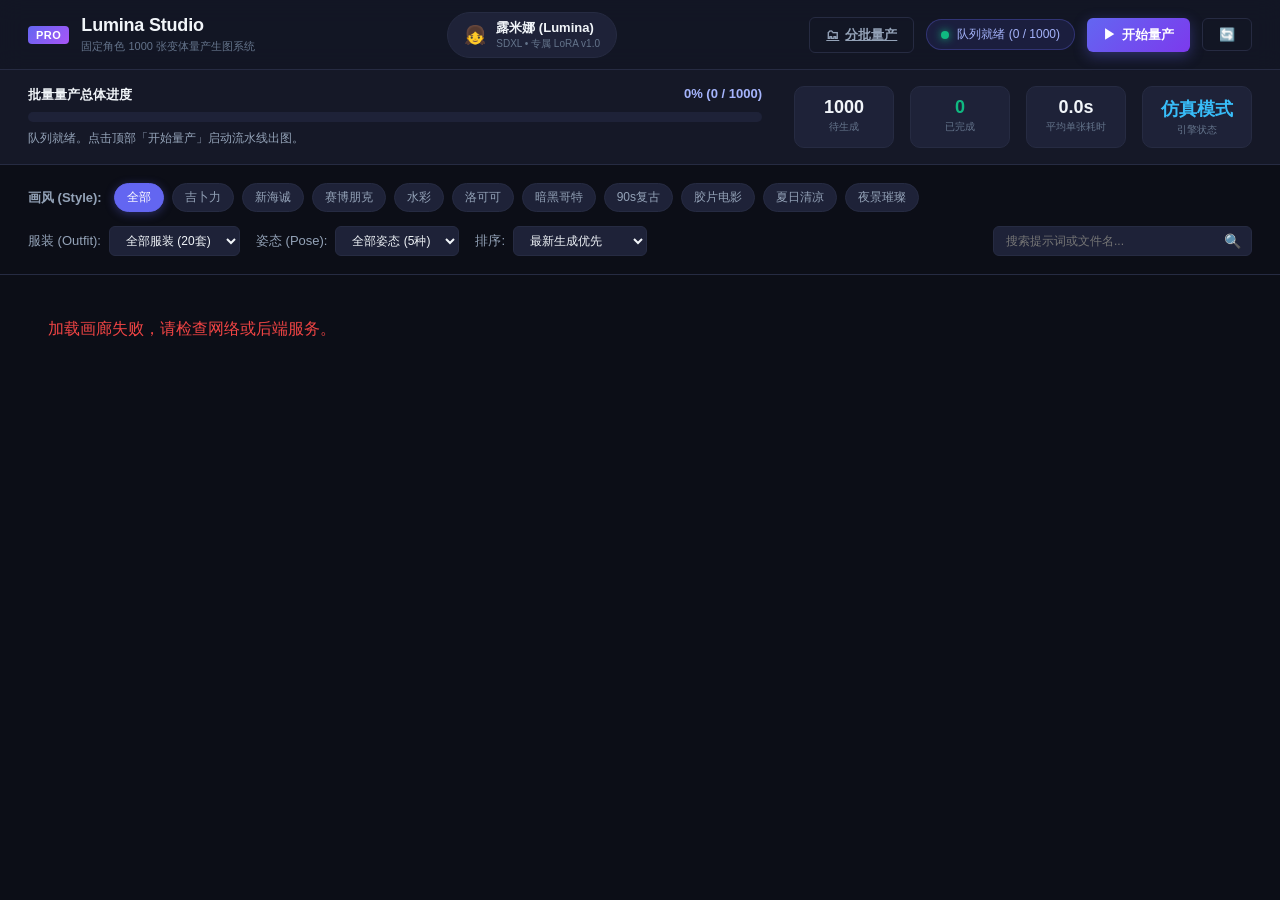
==== webapp/comfyui-web-app/static/index.html @ f40c171a "init: 本地动漫角色 1000 张量产系统 (ComfyUI Web App) 项目构成: - webapp/comfyui-web-app: FastAPI 后端 + 原生 SPA 前端 (量产" ====
<!DOCTYPE html>
<html lang="zh-CN">
<head>
    <meta charset="UTF-8">
    <meta name="viewport" content="width=device-width, initial-scale=1.0">
    <title>Lumina Studio • 本地动漫角色1000张量产与画廊系统</title>
    <link rel="stylesheet" href="css/style.css">
    <link rel="icon" href="data:image/svg+xml,<svg xmlns=%22http://www.w3.org/2000/svg%22 viewBox=%220 0 100 100%22><text y=%22.9em%22 font-size=%2290%22>✨</text></svg>">
</head>
<body>
    <!-- Top Navigation Bar -->
    <header class="navbar">
        <div class="nav-brand">
            <div class="brand-badge">PRO</div>
            <div class="brand-title">
                <h1>Lumina Studio</h1>
                <span>固定角色 1000 张变体量产生图系统</span>
            </div>
        </div>

        <div class="nav-center">
            <!-- Active Character Pill -->
            <div class="character-pill" id="charPill">
                <span class="avatar">👧</span>
                <div class="pill-info">
                    <strong id="charName">露米娜 (Lumina)</strong>
                    <small id="charModel">SDXL • 专属 LoRA v1.0</small>
                </div>
            </div>
        </div>

        <div class="nav-actions">
            <a class="btn btn-ghost" href="/batch.html" title="分批量产控制台">
                <span class="icon">🗂</span> 分批量产
            </a>
            <div class="status-capsule" id="statusCapsule">
                <span class="pulse-dot"></span>
                <span id="capsuleText">队列就绪 (0 / 1000)</span>
            </div>
            <button class="btn btn-primary" id="btnStartBatch">
                <span class="icon">▶</span> 开始量产
            </button>
            <button class="btn btn-secondary" id="btnPauseBatch" style="display:none;">
                <span class="icon">⏸</span> 暂停
            </button>
            <button class="btn btn-ghost" id="btnRefresh" title="刷新画廊">
                <span class="icon">🔄</span>
            </button>
        </div>
    </header>

    <!-- Production Dashboard Banner -->
    <section class="dashboard-banner" id="dashBanner">
        <div class="banner-inner">
            <div class="progress-col">
                <div class="progress-meta">
                    <span class="progress-label">批量量产总体进度</span>
                    <span class="progress-stat" id="progressStat">0% (0 / 1000)</span>
                </div>
                <div class="progress-track">
                    <div class="progress-fill" id="progressFill" style="width: 0%;"></div>
                </div>
                <div class="progress-steps-live" id="liveStepText">
                    <span class="idle-text">队列就绪。点击顶部「开始量产」启动流水线出图。</span>
                </div>
            </div>

            <div class="stats-col">
                <div class="stat-card">
                    <span class="stat-num" id="statPending">1000</span>
                    <span class="stat-title">待生成</span>
                </div>
                <div class="stat-card">
                    <span class="stat-num success" id="statSuccess">0</span>
                    <span class="stat-title">已完成</span>
                </div>
                <div class="stat-card">
                    <span class="stat-num" id="statAvgTime">0.0s</span>
                    <span class="stat-title">平均单张耗时</span>
                </div>
                <div class="stat-card">
                    <span class="stat-num info" id="statEngine">仿真模式</span>
                    <span class="stat-title">引擎状态</span>
                </div>
            </div>
        </div>
    </section>

    <!-- Filter & Toolbar -->
    <div class="filter-toolbar">
        <div class="filter-group">
            <span class="filter-title">画风 (Style):</span>
            <div class="filter-tags" id="styleTags">
                <button class="tag-btn active" data-style="">全部</button>
                <!-- Generated dynamically -->
            </div>
        </div>

        <div class="filter-secondary">
            <div class="select-wrapper">
                <label>服装 (Outfit):</label>
                <select id="selectOutfit">
                    <option value="">全部服装 (20套)</option>
                </select>
            </div>

            <div class="select-wrapper">
                <label>姿态 (Pose):</label>
                <select id="selectPose">
                    <option value="">全部姿态 (5种)</option>
                </select>
            </div>

            <div class="select-wrapper">
                <label>排序:</label>
                <select id="selectSort">
                    <option value="newest">最新生成优先</option>
                    <option value="oldest">最早生成优先</option>
                    <option value="rating">评分最高优先</option>
                    <option value="seed">种子序号 (Seed)</option>
                </select>
            </div>

            <div class="search-box">
                <input type="text" id="inputSearch" placeholder="搜索提示词或文件名...">
                <button id="btnSearch">🔍</button>
            </div>
        </div>
    </div>

    <!-- Gallery Grid -->
    <main class="gallery-container">
        <div class="gallery-waterfall" id="galleryGrid">
            <!-- Image Cards Injected Here -->
        </div>

        <div class="empty-state" id="emptyState" style="display:none;">
            <div class="empty-icon">🎨</div>
            <h3>暂无符合条件的图片</h3>
            <p>点击顶部「开始量产」启动出图，或调整上方的筛选标签。</p>
        </div>

        <div class="pagination-bar" id="paginationBar" style="display:none;">
            <button class="btn btn-secondary" id="btnPrevPage">上一页</button>
            <span id="pageInfo">第 1 页 / 共 1 页</span>
            <button class="btn btn-secondary" id="btnNextPage">下一页</button>
        </div>
    </main>

    <!-- Image Detail Modal (Lightbox) -->
    <div class="modal-overlay" id="imageModal" style="display:none;">
        <div class="modal-container">
            <button class="modal-close" id="btnModalClose">&times;</button>
            
            <div class="modal-preview">
                <img id="modalImg" src="" alt="Detail Preview">
            </div>

            <div class="modal-sidebar">
                <div class="modal-header">
                    <h3 id="modalTitle">Image Title</h3>
                    <div class="modal-tags" id="modalTags"></div>
                </div>

                <div class="modal-section">
                    <label>正面提示词 (Prompt):</label>
                    <div class="prompt-box" id="modalPrompt"></div>
                    <button class="btn btn-copy" id="btnCopyPrompt">📋 复制完整 Prompt</button>
                </div>

                <div class="modal-section">
                    <label>生成参数与元数据:</label>
                    <div class="meta-grid">
                        <div class="meta-item"><span>工作流模板:</span> <strong id="modalTemplate">-</strong></div>
                        <div class="meta-item"><span>底模 (Checkpoint):</span> <strong id="modalCheckpoint">-</strong></div>
                        <div class="meta-item"><span>角色 LoRA:</span> <strong id="modalLora">-</strong></div>
                        <div class="meta-item"><span>Seed:</span> <strong id="modalSeed">-</strong></div>
                        <div class="meta-item"><span>尺寸:</span> <strong id="modalResolution">-</strong></div>
                        <div class="meta-item"><span>采样步数:</span> <strong id="modalSteps">-</strong></div>
                        <div class="meta-item"><span>采样器:</span> <strong id="modalSampler">-</strong></div>
                        <div class="meta-item"><span>CFG:</span> <strong id="modalCfg">-</strong></div>
                        <div class="meta-item"><span>生成引擎:</span> <strong id="modalEngine">-</strong></div>
                        <div class="meta-item"><span>生成时间:</span> <strong id="modalTime">-</strong></div>
                        <div class="meta-item"><span>文件大小:</span> <strong id="modalSize">-</strong></div>
                    </div>
                </div>

                <div class="modal-actions">
                    <a id="btnDownloadOriginal" class="btn btn-primary" href="#" target="_blank" download>
                        ⬇️ 下载高清原图
                    </a>
                </div>
            </div>
        </div>
    </div>

    <!-- Notification Toast -->
    <div class="toast" id="toastNotice"></div>

    <script src="js/app.js"></script>
</body>
</html>
---- webapp/comfyui-web-app/static/css/style.css ----
:root {
    --bg-main: #0c0e17;
    --bg-card: #151827;
    --bg-card-hover: #1c2035;
    --bg-surface: #1e2238;
    --text-primary: #f1f5f9;
    --text-secondary: #94a3b8;
    --text-muted: #64748b;
    --accent: #6366f1;
    --accent-glow: rgba(99, 102, 241, 0.35);
    --accent-hover: #4f46e5;
    --success: #10b981;
    --warning: #f59e0b;
    --danger: #ef4444;
    --border: #262b42;
    --radius-sm: 6px;
    --radius-md: 10px;
    --radius-lg: 16px;
    --transition: all 0.2s cubic-bezier(0.4, 0, 0.2, 1);
}

* {
    margin: 0;
    padding: 0;
    box-sizing: border-box;
    font-family: -apple-system, BlinkMacSystemFont, "Segoe UI", Roboto, "PingFang SC", "Hiragino Sans GB", "Microsoft YaHei", sans-serif;
}

body {
    background-color: var(--bg-main);
    color: var(--text-primary);
    min-height: 100vh;
    display: flex;
    flex-direction: column;
}

/* Navbar */
.navbar {
    height: 70px;
    background: rgba(21, 24, 39, 0.85);
    backdrop-filter: blur(12px);
    border-bottom: 1px solid var(--border);
    display: flex;
    align-items: center;
    justify-content: space-between;
    padding: 0 28px;
    position: sticky;
    top: 0;
    z-index: 50;
}

.nav-brand {
    display: flex;
    align-items: center;
    gap: 12px;
}

.brand-badge {
    background: linear-gradient(135deg, #6366f1, #a855f7);
    color: #fff;
    font-size: 11px;
    font-weight: 800;
    padding: 3px 8px;
    border-radius: 4px;
    letter-spacing: 0.5px;
}

.brand-title h1 {
    font-size: 18px;
    font-weight: 700;
    letter-spacing: -0.2px;
}

.brand-title span {
    font-size: 11px;
    color: var(--text-muted);
}

.character-pill {
    display: flex;
    align-items: center;
    gap: 10px;
    background: var(--bg-surface);
    border: 1px solid var(--border);
    padding: 6px 16px;
    border-radius: 30px;
}

.character-pill .avatar {
    font-size: 18px;
}

.character-pill .pill-info {
    display: flex;
    flex-direction: column;
}

.character-pill strong {
    font-size: 13px;
    color: var(--text-primary);
}

.character-pill small {
    font-size: 10px;
    color: var(--text-muted);
}

.nav-actions {
    display: flex;
    align-items: center;
    gap: 12px;
}

.status-capsule {
    display: flex;
    align-items: center;
    gap: 8px;
    background: rgba(99, 102, 241, 0.12);
    border: 1px solid rgba(99, 102, 241, 0.3);
    padding: 6px 14px;
    border-radius: 20px;
    font-size: 12px;
    color: #a5b4fc;
}

.pulse-dot {
    width: 8px;
    height: 8px;
    background-color: var(--success);
    border-radius: 50%;
    box-shadow: 0 0 8px var(--success);
    animation: pulse 1.8s infinite;
}

@keyframes pulse {
    0% { transform: scale(0.9); opacity: 0.7; }
    50% { transform: scale(1.3); opacity: 1; }
    100% { transform: scale(0.9); opacity: 0.7; }
}

/* Buttons */
.btn {
    display: inline-flex;
    align-items: center;
    justify-content: center;
    gap: 6px;
    padding: 8px 16px;
    border-radius: var(--radius-sm);
    font-size: 13px;
    font-weight: 600;
    cursor: pointer;
    border: none;
    transition: var(--transition);
}

.btn-primary {
    background: linear-gradient(135deg, var(--accent), #7c3aed);
    color: #fff;
    box-shadow: 0 4px 14px var(--accent-glow);
}

.btn-primary:hover {
    transform: translateY(-1px);
    box-shadow: 0 6px 20px var(--accent-glow);
}

.btn-secondary {
    background: var(--bg-surface);
    color: var(--text-primary);
    border: 1px solid var(--border);
}

.btn-secondary:hover {
    background: var(--bg-card-hover);
    border-color: #3b4260;
}

.btn-ghost {
    background: transparent;
    color: var(--text-secondary);
    border: 1px solid var(--border);
}

.btn-ghost:hover {
    color: #fff;
    border-color: #4b5563;
}

/* Dashboard Banner */
.dashboard-banner {
    background: var(--bg-card);
    border-bottom: 1px solid var(--border);
    padding: 16px 28px;
}

.banner-inner {
    display: flex;
    align-items: center;
    justify-content: space-between;
    gap: 32px;
}

.progress-col {
    flex: 1;
}

.progress-meta {
    display: flex;
    justify-content: space-between;
    margin-bottom: 8px;
    font-size: 13px;
    font-weight: 600;
}

.progress-stat {
    color: #a5b4fc;
}

.progress-track {
    height: 10px;
    background: var(--bg-surface);
    border-radius: 6px;
    overflow: hidden;
    position: relative;
}

.progress-fill {
    height: 100%;
    background: linear-gradient(90deg, #6366f1, #a855f7, #ec4899);
    border-radius: 6px;
    transition: width 0.3s ease;
}

.progress-steps-live {
    margin-top: 8px;
    font-size: 12px;
    color: var(--text-secondary);
    min-height: 18px;
}

.progress-steps-live .live-badge {
    color: #38bdf8;
    font-weight: 600;
    margin-right: 6px;
}

.stats-col {
    display: flex;
    gap: 16px;
}

.stat-card {
    background: var(--bg-surface);
    border: 1px solid var(--border);
    padding: 10px 18px;
    border-radius: var(--radius-md);
    display: flex;
    flex-direction: column;
    align-items: center;
    min-width: 100px;
}

.stat-num {
    font-size: 18px;
    font-weight: 800;
    color: var(--text-primary);
}

.stat-num.success { color: var(--success); }
.stat-num.info { color: #38bdf8; }

.stat-title {
    font-size: 10px;
    color: var(--text-muted);
    margin-top: 2px;
}

/* Filter Toolbar */
.filter-toolbar {
    padding: 18px 28px;
    background: var(--bg-main);
    border-bottom: 1px solid var(--border);
    display: flex;
    flex-direction: column;
    gap: 14px;
}

.filter-group {
    display: flex;
    align-items: center;
    gap: 12px;
}

.filter-title {
    font-size: 13px;
    font-weight: 600;
    color: var(--text-secondary);
    white-space: nowrap;
}

.filter-tags {
    display: flex;
    flex-wrap: wrap;
    gap: 8px;
}

.tag-btn {
    background: var(--bg-surface);
    border: 1px solid var(--border);
    color: var(--text-secondary);
    padding: 5px 12px;
    border-radius: 20px;
    font-size: 12px;
    cursor: pointer;
    transition: var(--transition);
}

.tag-btn:hover {
    color: var(--text-primary);
    border-color: #4b5563;
}

.tag-btn.active {
    background: var(--accent);
    color: #fff;
    border-color: var(--accent);
    box-shadow: 0 2px 10px var(--accent-glow);
}

.filter-secondary {
    display: flex;
    align-items: center;
    flex-wrap: wrap;
    gap: 16px;
}

.select-wrapper {
    display: flex;
    align-items: center;
    gap: 8px;
    font-size: 13px;
    color: var(--text-secondary);
}

.select-wrapper select {
    background: var(--bg-surface);
    border: 1px solid var(--border);
    color: var(--text-primary);
    padding: 6px 12px;
    border-radius: var(--radius-sm);
    font-size: 12px;
    outline: none;
    cursor: pointer;
}

.select-wrapper select:focus {
    border-color: var(--accent);
}

.search-box {
    display: flex;
    align-items: center;
    margin-left: auto;
    background: var(--bg-surface);
    border: 1px solid var(--border);
    border-radius: var(--radius-sm);
    overflow: hidden;
}

.search-box input {
    background: transparent;
    border: none;
    color: var(--text-primary);
    padding: 7px 12px;
    font-size: 12px;
    outline: none;
    width: 220px;
}

.search-box button {
    background: transparent;
    border: none;
    padding: 0 10px;
    cursor: pointer;
    font-size: 14px;
}

/* Gallery Container */
.gallery-container {
    flex: 1;
    padding: 24px 28px;
    max-width: 1920px;
    margin: 0 auto;
    width: 100%;
}

.gallery-waterfall {
    column-count: 4;
    column-gap: 20px;
}

@media (max-width: 1400px) { .gallery-waterfall { column-count: 3; } }
@media (max-width: 1000px) { .gallery-waterfall { column-count: 2; } }
@media (max-width: 650px)  { .gallery-waterfall { column-count: 1; } }

/* Card */
.image-card {
    break-inside: avoid;
    background: var(--bg-card);
    border: 1px solid var(--border);
    border-radius: var(--radius-md);
    overflow: hidden;
    margin-bottom: 20px;
    transition: var(--transition);
    cursor: pointer;
    position: relative;
}

.image-card:hover {
    transform: translateY(-4px);
    border-color: #434c6e;
    box-shadow: 0 12px 24px rgba(0, 0, 0, 0.45);
}

.card-media {
    position: relative;
    width: 100%;
    aspect-ratio: 1/1;
    overflow: hidden;
    background: #111422;
}

.card-media img {
    width: 100%;
    height: 100%;
    object-fit: cover;
    transition: transform 0.3s ease;
}

.image-card:hover .card-media img {
    transform: scale(1.04);
}

.card-badge-top {
    position: absolute;
    top: 10px;
    left: 10px;
    display: flex;
    gap: 6px;
    z-index: 2;
}

.badge {
    background: rgba(15, 23, 42, 0.75);
    backdrop-filter: blur(6px);
    color: #f8fafc;
    font-size: 10px;
    font-weight: 600;
    padding: 3px 8px;
    border-radius: 4px;
    border: 1px solid rgba(255, 255, 255, 0.12);
}

.card-body {
    padding: 12px 14px;
}

.card-prompt {
    font-size: 11px;
    color: var(--text-secondary);
    line-height: 1.45;
    display: -webkit-box;
    -webkit-line-clamp: 2;
    -webkit-box-orient: vertical;
    overflow: hidden;
    margin-bottom: 10px;
}

.card-footer {
    display: flex;
    align-items: center;
    justify-content: space-between;
    font-size: 11px;
    color: var(--text-muted);
}

.card-footer .seed {
    font-family: monospace;
    color: #93c5fd;
}

.card-actions {
    display: flex;
    gap: 6px;
}

.card-btn {
    background: var(--bg-surface);
    border: 1px solid var(--border);
    color: var(--text-secondary);
    padding: 4px 8px;
    border-radius: 4px;
    font-size: 11px;
    cursor: pointer;
    transition: var(--transition);
}

.card-btn:hover {
    color: #fff;
    border-color: #64748b;
}

/* Empty State */
.empty-state {
    text-align: center;
    padding: 80px 20px;
    color: var(--text-secondary);
}

.empty-icon {
    font-size: 48px;
    margin-bottom: 16px;
}

/* Pagination */
.pagination-bar {
    display: flex;
    align-items: center;
    justify-content: center;
    gap: 20px;
    padding: 24px 0;
}

/* Modal Lightbox */
.modal-overlay {
    position: fixed;
    inset: 0;
    background: rgba(0, 0, 0, 0.82);
    backdrop-filter: blur(10px);
    z-index: 100;
    display: flex;
    align-items: center;
    justify-content: center;
    padding: 30px;
}

.modal-container {
    background: var(--bg-card);
    border: 1px solid var(--border);
    border-radius: var(--radius-lg);
    width: 100%;
    max-width: 1200px;
    height: 85vh;
    display: flex;
    overflow: hidden;
    position: relative;
    box-shadow: 0 25px 60px rgba(0, 0, 0, 0.7);
}

.modal-close {
    position: absolute;
    top: 14px;
    right: 18px;
    background: transparent;
    border: none;
    color: var(--text-muted);
    font-size: 28px;
    cursor: pointer;
    z-index: 10;
}

.modal-close:hover {
    color: #fff;
}

.modal-preview {
    flex: 1.2;
    background: #090a10;
    display: flex;
    align-items: center;
    justify-content: center;
    padding: 20px;
    overflow: hidden;
}

.modal-preview img {
    max-width: 100%;
    max-height: 100%;
    object-fit: contain;
    border-radius: var(--radius-md);
}

.modal-sidebar {
    flex: 1;
    border-left: 1px solid var(--border);
    padding: 28px;
    overflow-y: auto;
    display: flex;
    flex-direction: column;
    gap: 20px;
}

.modal-header h3 {
    font-size: 18px;
    font-weight: 700;
    margin-bottom: 8px;
}

.modal-tags {
    display: flex;
    gap: 6px;
    flex-wrap: wrap;
}

.modal-section label {
    display: block;
    font-size: 12px;
    font-weight: 600;
    color: var(--text-muted);
    margin-bottom: 6px;
    text-transform: uppercase;
    letter-spacing: 0.5px;
}

.prompt-box {
    background: var(--bg-surface);
    border: 1px solid var(--border);
    border-radius: var(--radius-sm);
    padding: 12px;
    font-size: 12px;
    line-height: 1.5;
    color: #cbd5e1;
    max-height: 140px;
    overflow-y: auto;
    word-break: break-word;
}

.btn-copy {
    margin-top: 8px;
    background: var(--bg-surface);
    color: #a5b4fc;
    border: 1px solid var(--border);
    padding: 6px 12px;
    font-size: 11px;
}

.btn-copy:hover {
    background: #252a44;
}

.meta-grid {
    display: grid;
    grid-template-columns: 1fr 1fr;
    gap: 10px;
    background: var(--bg-surface);
    border: 1px solid var(--border);
    border-radius: var(--radius-sm);
    padding: 14px;
}

.meta-item {
    font-size: 12px;
    color: var(--text-secondary);
}

.meta-item strong {
    color: var(--text-primary);
}

.modal-actions {
    margin-top: auto;
    padding-top: 16px;
}

.modal-actions .btn {
    width: 100%;
    padding: 12px;
    font-size: 14px;
}

/* Toast */
.toast {
    position: fixed;
    bottom: 24px;
    right: 28px;
    background: var(--accent);
    color: #fff;
    padding: 10px 20px;
    border-radius: var(--radius-sm);
    font-size: 13px;
    font-weight: 600;
    box-shadow: 0 8px 24px rgba(0, 0, 0, 0.4);
    transform: translateY(100px);
    opacity: 0;
    transition: all 0.3s ease;
    z-index: 200;
}

.toast.show {
    transform: translateY(0);
    opacity: 1;
}

/* ===================== Batch Console Page ===================== */
.batch-container {
    width: 100%;
    max-width: 1200px;
    margin: 0 auto;
    padding: 24px 28px 60px;
    display: flex;
    flex-direction: column;
    gap: 20px;
}

.panel {
    background: var(--bg-card);
    border: 1px solid var(--border);
    border-radius: var(--radius-lg);
    padding: 20px 24px;
}

.panel-header {
    display: flex;
    align-items: center;
    justify-content: space-between;
    flex-wrap: wrap;
    gap: 12px;
    margin-bottom: 16px;
}

.panel-header h2 {
    font-size: 15px;
    font-weight: 700;
    display: flex;
    align-items: center;
    gap: 10px;
}

.step-no {
    display: inline-flex;
    align-items: center;
    justify-content: center;
    width: 22px;
    height: 22px;
    border-radius: 50%;
    background: linear-gradient(135deg, #6366f1, #a855f7);
    color: #fff;
    font-size: 12px;
    font-weight: 800;
}

.preview-bar {
    display: flex;
    align-items: center;
    gap: 8px;
    font-size: 13px;
    color: var(--text-secondary);
    background: var(--bg-surface);
    border: 1px solid var(--border);
    padding: 8px 16px;
    border-radius: 30px;
}

.preview-bar strong { color: var(--text-primary); font-size: 14px; }
.preview-bar .c-warn { color: var(--warning); }
.preview-bar .c-ok { color: var(--success); }
.preview-bar .c-err { color: var(--danger); }
.preview-bar .dot { color: var(--text-muted); }

/* Multi-select dropdown */
.filter-selectors {
    display: flex;
    gap: 14px;
    flex-wrap: wrap;
}

.ms-dropdown {
    position: relative;
    min-width: 220px;
}

.ms-toggle {
    width: 100%;
    background: var(--bg-surface);
    border: 1px solid var(--border);
    color: var(--text-primary);
    padding: 10px 14px;
    border-radius: var(--radius-md);
    font-size: 13px;
    cursor: pointer;
    text-align: left;
    transition: var(--transition);
}

.ms-toggle:hover, .ms-dropdown.open .ms-toggle {
    border-color: var(--accent);
    background: rgba(99, 102, 241, 0.08);
}

.ms-toggle { position: relative; padding-right: 34px; }
.ms-toggle::after {
    content: "▾";
    position: absolute;
    right: 12px;
    top: 50%;
    transform: translateY(-50%);
    color: var(--text-muted);
    font-size: 12px;
    transition: transform 0.2s ease, color 0.2s ease;
}
.ms-dropdown.open .ms-toggle::after {
    content: "▾";
    transform: translateY(-50%) rotate(180deg);
    color: var(--accent);
}

.ms-dropdown.selected .ms-toggle {
    border-color: rgba(99, 102, 241, 0.55);
    background: rgba(99, 102, 241, 0.10);
    color: #c7d2fe;
}

.ms-menu {
    display: none; /* hidden by default; .open switches to flex */
    position: absolute;
    top: calc(100% + 6px);
    left: 0;
    width: max-content;
    min-width: 100%;
    max-width: 340px;
    max-height: 320px;
    background: #1a1f33;
    border: 1px solid #323a5c;
    border-radius: var(--radius-md);
    box-shadow: 0 16px 40px rgba(0, 0, 0, 0.55);
    z-index: 120;
    overflow: hidden;
    flex-direction: column;
}

.ms-dropdown.open .ms-menu {
    display: flex;
    animation: msMenuIn 0.15s ease;
}

/* Right-most dropdown opens right-aligned to avoid viewport overflow */
#msPose .ms-menu { left: auto; right: 0; }

@keyframes msMenuIn {
    from { opacity: 0; transform: translateY(-6px); }
    to { opacity: 1; transform: translateY(0); }
}

.ms-actions {
    display: flex;
    align-items: center;
    justify-content: space-between;
    gap: 8px;
    padding: 8px 12px;
    background: rgba(12, 14, 23, 0.55);
    border-bottom: 1px solid var(--border);
}

.ms-actions button {
    background: var(--bg-surface);
    border: 1px solid var(--border);
    color: #cbd5e1;
    font-size: 11px;
    padding: 4px 12px;
    border-radius: 12px;
    cursor: pointer;
    transition: var(--transition);
}

.ms-actions button:hover { color: #fff; border-color: var(--accent); background: rgba(99, 102, 241, 0.18); }

.ms-options {
    overflow-y: auto;
    padding: 6px;
}

/* Dark-themed scrollbars for dropdown & log */
.ms-options::-webkit-scrollbar, .log-list::-webkit-scrollbar { width: 8px; }
.ms-options::-webkit-scrollbar-track, .log-list::-webkit-scrollbar-track { background: transparent; }
.ms-options::-webkit-scrollbar-thumb, .log-list::-webkit-scrollbar-thumb {
    background: #3a4260;
    border-radius: 4px;
}
.ms-options::-webkit-scrollbar-thumb:hover, .log-list::-webkit-scrollbar-thumb:hover { background: #4d5780; }

.ms-option {
    display: flex;
    align-items: center;
    gap: 10px;
    padding: 7px 10px;
    font-size: 13px;
    color: #c4cdde;
    cursor: pointer;
    user-select: none;
    border-radius: var(--radius-sm);
    transition: background 0.12s ease, color 0.12s ease;
}

.ms-option:hover { background: rgba(99, 102, 241, 0.15); color: #fff; }

.ms-option.checked {
    background: rgba(99, 102, 241, 0.20);
    color: #e0e7ff;
    font-weight: 600;
}

.ms-option input { accent-color: var(--accent); cursor: pointer; width: 15px; height: 15px; flex-shrink: 0; }

/* Config grid */
.config-grid {
    display: grid;
    grid-template-columns: repeat(auto-fill, minmax(220px, 1fr));
    gap: 14px;
}

.cfg-item {
    display: flex;
    flex-direction: column;
    gap: 6px;
}

.cfg-item label {
    font-size: 12px;
    font-weight: 600;
    color: var(--text-secondary);
}

.cfg-item select, .cfg-item input[type="number"] {
    background: var(--bg-surface);
    border: 1px solid var(--border);
    color: var(--text-primary);
    padding: 9px 12px;
    border-radius: var(--radius-md);
    font-size: 13px;
    outline: none;
}

.cfg-item select:focus, .cfg-item input:focus { border-color: var(--accent); }

.cfg-item input[type="range"] { accent-color: var(--accent); margin-top: 8px; }

.checkbox-item { justify-content: flex-end; }
.checkbox-label {
    display: flex !important;
    align-items: center;
    gap: 8px;
    cursor: pointer;
    font-size: 13px !important;
    color: var(--text-primary) !important;
    background: var(--bg-surface);
    border: 1px solid var(--border);
    border-radius: var(--radius-md);
    padding: 9px 12px !important;
}
.checkbox-label input { accent-color: var(--accent); }

.hint { font-size: 12px; color: var(--text-muted); }

/* Run controls */
.run-controls { display: flex; gap: 10px; flex-wrap: wrap; }

.btn-danger {
    background: transparent;
    border: 1px solid var(--danger);
    color: var(--danger);
}
.btn-danger:hover { background: rgba(239, 68, 68, 0.15); }

/* Progress panels */
.progress-panels {
    display: grid;
    grid-template-columns: 1fr 1fr;
    gap: 20px;
    margin-bottom: 14px;
}

@media (max-width: 760px) { .progress-panels { grid-template-columns: 1fr; } }

.progress-fill.overall {
    background: linear-gradient(90deg, #0ea5e9, #38bdf8);
}

.current-task-bar {
    background: var(--bg-surface);
    border: 1px solid var(--border);
    border-radius: var(--radius-md);
    padding: 12px 16px;
    font-size: 13px;
    margin-bottom: 16px;
    min-height: 44px;
    display: flex;
    align-items: center;
}

.current-task-bar a { color: #a5b4fc; }
.current-task-bar .ok-text { color: var(--success); font-weight: 600; }
.current-task-bar .warn-text { color: var(--warning); font-weight: 600; }

.step-chip {
    background: rgba(56, 189, 248, 0.15);
    color: #38bdf8;
    border: 1px solid rgba(56, 189, 248, 0.35);
    padding: 2px 10px;
    border-radius: 12px;
    font-size: 12px;
    font-weight: 700;
    margin-left: 8px;
}

.batch-stats { margin-bottom: 16px; flex-wrap: wrap; }
.stat-num.err { color: var(--danger); }

/* Event log */
.log-wrap {
    border: 1px solid var(--border);
    border-radius: var(--radius-md);
    overflow: hidden;
}

.log-header {
    background: var(--bg-surface);
    padding: 8px 14px;
    font-size: 12px;
    font-weight: 700;
    color: var(--text-secondary);
    border-bottom: 1px solid var(--border);
}

.log-list {
    max-height: 260px;
    overflow-y: auto;
    padding: 8px 0;
    background: rgba(12, 14, 23, 0.5);
}

.log-entry {
    padding: 5px 14px;
    font-size: 12px;
    font-family: Consolas, Monaco, monospace;
    color: var(--text-secondary);
    border-left: 2px solid transparent;
}

.log-entry.ok { color: #6ee7b7; border-left-color: var(--success); }
.log-entry.err { color: #fca5a5; border-left-color: var(--danger); }
.log-entry.warn { color: #fcd34d; border-left-color: var(--warning); }
.log-entry.muted { color: var(--text-muted); }

/* ===================== Preset Chips ===================== */
.preset-row {
    display: flex;
    align-items: flex-start;
    gap: 12px;
    margin-bottom: 16px;
    flex-wrap: wrap;
}

.preset-label {
    font-size: 12px;
    font-weight: 700;
    color: var(--text-secondary);
    padding: 8px 0;
    white-space: nowrap;
}

.preset-chips {
    display: flex;
    gap: 10px;
    flex-wrap: wrap;
    flex: 1;
}

.preset-chip {
    display: flex;
    flex-direction: column;
    align-items: flex-start;
    gap: 3px;
    background: var(--bg-surface);
    border: 1px solid var(--border);
    border-radius: var(--radius-md);
    padding: 9px 14px;
    cursor: pointer;
    transition: var(--transition);
    min-width: 150px;
    text-align: left;
}

.preset-chip:hover {
    border-color: var(--accent);
    background: rgba(99, 102, 241, 0.08);
    transform: translateY(-1px);
}

.preset-chip.active {
    border-color: var(--accent);
    background: rgba(99, 102, 241, 0.16);
    box-shadow: 0 0 0 1px var(--accent) inset;
}

.chip-name {
    font-size: 13px;
    font-weight: 700;
    color: var(--text-primary);
}

.chip-badge {
    font-size: 10px;
    font-weight: 600;
    color: #a5b4fc;
    background: rgba(99, 102, 241, 0.18);
    border: 1px solid rgba(99, 102, 241, 0.4);
    padding: 1px 8px;
    border-radius: 10px;
}

.chip-desc {
    font-size: 11px;
    color: var(--text-muted);
    line-height: 1.4;
}
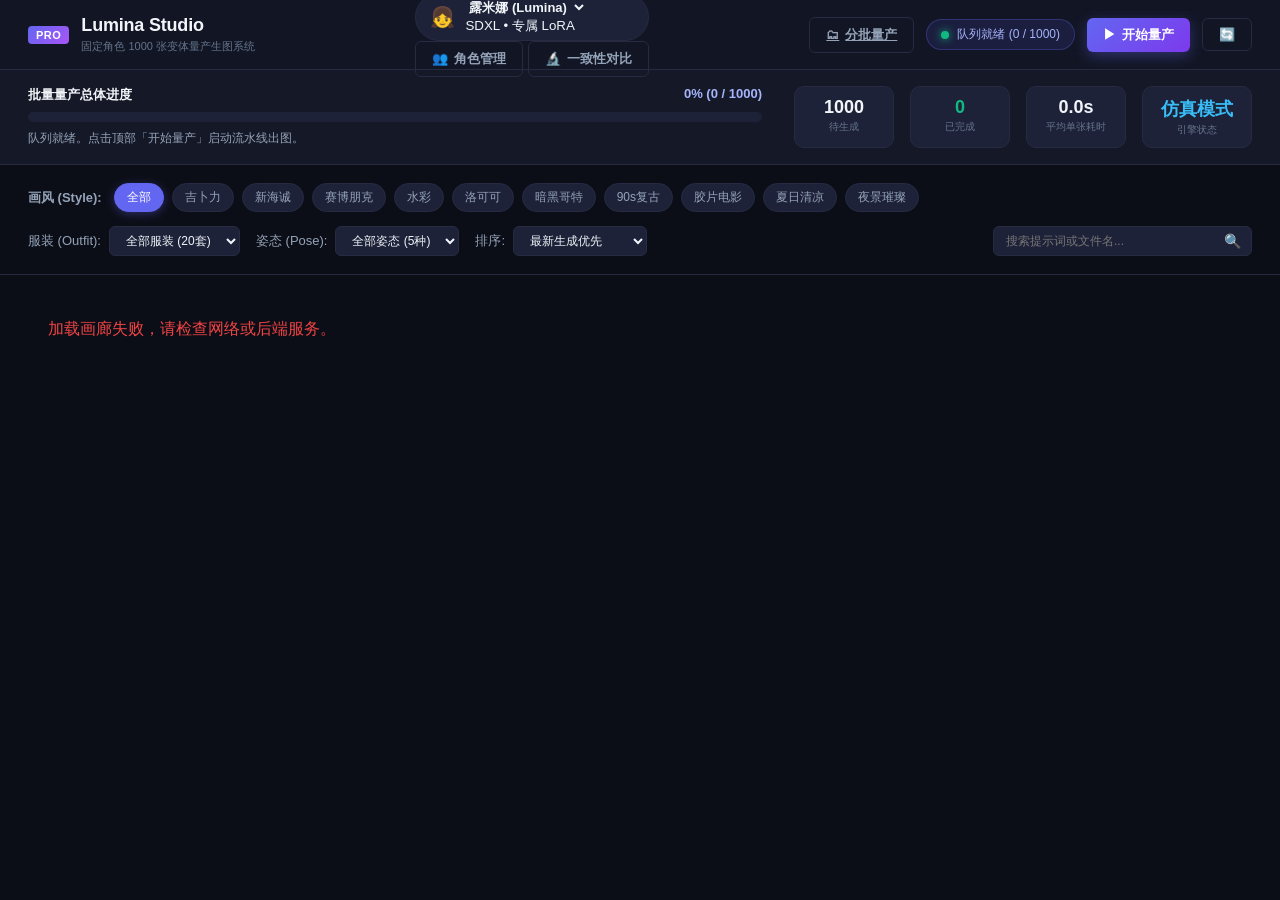
==== commit 04bda52e: "feat: 新增角色管理系统与 AI 多模型路由适配器 - 角色管理: /api/characters CRUD、预设模板、一致性基准测试接口 (app/routers/characters.py) " ====
--- a/webapp/comfyui-web-app/static/index.html
+++ b/webapp/comfyui-web-app/static/index.html
@@ -19,14 +19,24 @@
         </div>
 
         <div class="nav-center">
-            <!-- Active Character Pill -->
-            <div class="character-pill" id="charPill">
-                <span class="avatar">👧</span>
+            <!-- Active Character Switcher Pill -->
+            <div class="character-switcher-pill" id="charPill">
+                <span class="avatar" id="navCharAvatar">👧</span>
                 <div class="pill-info">
-                    <strong id="charName">露米娜 (Lumina)</strong>
-                    <small id="charModel">SDXL • 专属 LoRA v1.0</small>
-                </div>
-            </div>
+                    <div class="pill-select-row">
+                        <select id="charSelect" class="char-dropdown-select" title="切换当前角色">
+                            <option value="1">露米娜 (Lumina)</option>
+                        </select>
+                    </div>
+                    <small id="charModel">SDXL • 专属 LoRA</small>
+                </div>
+            </div>
+            <button class="btn btn-ghost" id="btnManageChars" title="配置或创建新角色">
+                <span class="icon">👥</span> 角色管理
+            </button>
+            <button class="btn btn-ghost" id="btnOpenBenchmark" title="一致性 4 阶段效果对比实验">
+                <span class="icon">🔬</span> 一致性对比
+            </button>
         </div>
 
         <div class="nav-actions">
@@ -194,9 +204,177 @@
         </div>
     </div>
 
+    <!-- Character Management Modal -->
+    <div class="modal-overlay" id="charModal" style="display:none;">
+        <div class="modal-container modal-wide">
+            <button class="modal-close" id="btnCloseCharModal">&times;</button>
+            <div class="char-modal-body">
+                <!-- Left: Characters List -->
+                <div class="char-list-col">
+                    <div class="char-list-header">
+                        <h3>👥 角色库</h3>
+                        <button class="btn btn-sm btn-primary" id="btnNewChar">+ 新建角色</button>
+                    </div>
+                    <div class="char-cards-list" id="charCardsList">
+                        <!-- Populated dynamically -->
+                    </div>
+                </div>
+
+                <!-- Right: Create / Edit Form -->
+                <div class="char-form-col">
+                    <div class="char-form-header">
+                        <h3 id="charFormTitle">新建角色定义</h3>
+                        <p>配置人脸骨骼、特征权重、专属 LoRA 与色彩排他屏障，实现 1000 张变体稳定量产。</p>
+                    </div>
+
+                    <!-- Preset Auto-Fill Bar -->
+                    <div class="preset-selector-bar">
+                        <div class="preset-title">✨ 一键套用官方工业级示范预设（点击自动填入标准参数）：</div>
+                        <div class="preset-buttons" id="presetButtons">
+                            <!-- Populated dynamically -->
+                        </div>
+                    </div>
+
+                    <form id="charForm" onsubmit="return false;">
+                        <input type="hidden" id="charFormId" value="">
+
+                        <div class="form-grid-2col">
+                            <div class="form-group">
+                                <label>角色中文名称 <span style="color:var(--danger)">*</span>:</label>
+                                <input type="text" id="inpCharName" placeholder="例如：星野 (Hoshino)" required>
+                                <div class="field-help">界面展示名，支持中英文。</div>
+                            </div>
+                            <div class="form-group">
+                                <label>英文标识代号 (Code) <span style="color:var(--danger)">*</span>:</label>
+                                <input type="text" id="inpCharCode" placeholder="例如：hoshino_chan" required>
+                                <div class="field-help">用于文件命名与数据检索，唯一不可重复，仅限英文字母/数字/下划线。</div>
+                            </div>
+                        </div>
+
+                        <div class="form-grid-2col">
+                            <div class="form-group">
+                                <label>头像 Emoji / 图标:</label>
+                                <input type="text" id="inpCharAvatar" placeholder="例如：👧、🌸、⚔️、🪭" value="👧">
+                                <div class="field-help">在导航栏与角色卡片中展示的个性化图标。</div>
+                            </div>
+                            <div class="form-group">
+                                <label>适配基模架构:</label>
+                                <select id="selCharBaseModel">
+                                    <option value="sdxl">SDXL (推荐二次元生态)</option>
+                                    <option value="flux">Flux.1 (极高细节精修)</option>
+                                </select>
+                                <div class="field-help">决定默认生图工作流节点模板。</div>
+                            </div>
+                        </div>
+
+                        <div class="form-group">
+                            <label>核心面部与特征锚定词 (Trigger Words) <span style="color:var(--danger)">*</span>:</label>
+                            <textarea id="inpCharTrigger" rows="3" placeholder="例如：1girl, (lumina_face:1.25), (pure silver hair:1.2), (glowing purple eyes:1.2), long twin-tails, delicate facial features" required></textarea>
+                            <div class="field-help">
+                                <strong>💡 权重语法说明：</strong>强制拼接在所有变体最前面。强烈建议对核心五官使用括号加权，如 <code>(character_face:1.25)</code>，确保跨画风时人脸轮廓不崩坏。
+                            </div>
+                        </div>
+
+                        <div class="form-group">
+                            <label>专属负向色彩与形变隔离词 (Negative Prompt):</label>
+                            <textarea id="inpCharNegative" rows="2" placeholder="例如：brown hair, black hair, golden hair, blue eyes, deformed face, bad anatomy"></textarea>
+                            <div class="field-help">
+                                <strong>🛡️ 色彩屏障原理：</strong>当角色为银发时，必须在负向词中屏蔽 <code>brown hair, black hair</code>，防止穿黑色/棕色服装时头发被环境混色染色。
+                            </div>
+                        </div>
+
+                        <div class="form-grid-2col">
+                            <div class="form-group">
+                                <label>专属 LoRA 模型文件名:</label>
+                                <input type="text" id="inpCharLora" placeholder="例如：lumina_anime_v1.safetensors">
+                                <div class="field-help">存放于 <code>models/loras/</code> 目录下的微调权重，留空则仅使用纯 Prompt 生成。</div>
+                            </div>
+                            <div class="form-group">
+                                <label>推荐 LoRA 权重 (Strength):</label>
+                                <input type="number" id="inpCharLoraStrength" min="0.1" max="2.0" step="0.05" value="0.85">
+                                <div class="field-help">工业推荐值 <code>0.80 ~ 0.95</code>。低于 0.70 容易被画风吞噬，高于 1.05 画面容易烧焦。</div>
+                            </div>
+                        </div>
+
+                        <div class="form-group">
+                            <label>角色设定与外貌描述说明:</label>
+                            <textarea id="inpCharDesc" rows="2" placeholder="记录角色的世界观、性格、服饰喜好与量产注意事项..."></textarea>
+                        </div>
+
+                        <div class="form-group" id="groupAutoMatrix">
+                            <label class="form-checkbox">
+                                <input type="checkbox" id="chkAutoMatrix" checked>
+                                <span>保存后立即展开生成该角色的 1000 张变体量产矩阵（10 画风 × 20 服装 × 5 姿态）</span>
+                            </label>
+                        </div>
+
+                        <div class="form-actions-row">
+                            <button type="button" class="btn btn-secondary" id="btnCancelChar">取消</button>
+                            <button type="button" class="btn btn-primary" id="btnSaveChar">💾 保存角色设定</button>
+                        </div>
+                    </form>
+                </div>
+            </div>
+        </div>
+    </div>
+
+    <!-- Consistency Benchmark Modal -->
+    <div class="modal-overlay" id="benchmarkModal" style="display:none;">
+        <div class="modal-container benchmark-modal-container">
+            <button class="modal-close" id="btnCloseBenchmark">&times;</button>
+            
+            <div class="benchmark-header-bar">
+                <div>
+                    <h2>🔬 一致性优化方案分阶段对照实验 (Consistency Benchmark)</h2>
+                    <p>在锁定同一 Seed 和特定姿态/服装的前提下，横向对比 4 种阶梯优化方案对角色一致性的保持能力。</p>
+                </div>
+            </div>
+
+            <!-- Controls Bar -->
+            <div class="benchmark-controls-bar">
+                <div class="bench-ctrl-item">
+                    <label>实验角色:</label>
+                    <select id="benchSelChar"></select>
+                </div>
+                <div class="bench-ctrl-item">
+                    <label>变体画风:</label>
+                    <select id="benchSelStyle">
+                        <option value="cyberpunk">赛博朋克霓虹 (cyberpunk)</option>
+                        <option value="ghibli">吉卜力手绘 (ghibli)</option>
+                        <option value="gothic">暗黑哥特 (gothic)</option>
+                        <option value="watercolor">水彩淡彩艺术 (watercolor)</option>
+                        <option value="makoto_shinkai">新海诚唯美 (makoto_shinkai)</option>
+                    </select>
+                </div>
+                <div class="bench-ctrl-item">
+                    <label>变体服装:</label>
+                    <select id="benchSelOutfit">
+                        <option value="school_uniform">经典水手制服</option>
+                        <option value="furisode_kimono">华美振袖和服</option>
+                        <option value="tactical_gear">机能战术特工服</option>
+                        <option value="classic_maid">古典女仆装</option>
+                    </select>
+                </div>
+                <div class="bench-ctrl-item">
+                    <label>随机种子 (Seed):</label>
+                    <input type="number" id="benchSeed" value="424242" style="width:110px;">
+                </div>
+                <button class="btn btn-primary" id="btnRunBenchmark">
+                    <span class="icon">🚀</span> 开始 4 阶段对比分析
+                </button>
+            </div>
+
+            <!-- 4-Phase Side-by-Side Comparison Grid -->
+            <div class="benchmark-grid-container" id="benchmarkGrid">
+                <!-- Populated dynamically with 4 Phase Cards -->
+            </div>
+        </div>
+    </div>
+
     <!-- Notification Toast -->
     <div class="toast" id="toastNotice"></div>
 
+    <script src="js/character_manager.js"></script>
     <script src="js/app.js"></script>
 </body>
 </html>
--- a/webapp/comfyui-web-app/static/css/style.css
+++ b/webapp/comfyui-web-app/static/css/style.css
@@ -1123,3 +1123,491 @@
     color: var(--text-muted);
     line-height: 1.4;
 }
+
+/* ==========================================================================
+   Multi-Character Switcher & Management Styles
+   ========================================================================== */
+
+.character-switcher-pill {
+    display: flex;
+    align-items: center;
+    gap: 10px;
+    background: var(--bg-surface);
+    border: 1px solid var(--border);
+    padding: 5px 14px;
+    border-radius: 30px;
+    transition: var(--transition);
+}
+
+.character-switcher-pill:hover {
+    border-color: var(--accent);
+}
+
+.character-switcher-pill .avatar {
+    font-size: 20px;
+    display: flex;
+    align-items: center;
+    justify-content: center;
+}
+
+.pill-select-row {
+    display: flex;
+    align-items: center;
+}
+
+.char-dropdown-select {
+    background: transparent;
+    border: none;
+    color: var(--text-primary);
+    font-size: 13px;
+    font-weight: 700;
+    cursor: pointer;
+    outline: none;
+    padding-right: 4px;
+}
+
+.char-dropdown-select option {
+    background: #1e2438;
+    color: #fff;
+}
+
+/* Character Management & Benchmark Modal Shared */
+.modal-wide {
+    max-width: 1280px !important;
+    height: 90vh !important;
+}
+
+.char-modal-body {
+    display: flex;
+    width: 100%;
+    height: 100%;
+    overflow: hidden;
+}
+
+.char-list-col {
+    width: 380px;
+    background: #0f1322;
+    border-right: 1px solid var(--border);
+    display: flex;
+    flex-direction: column;
+    padding: 20px;
+    gap: 14px;
+    overflow-y: auto;
+}
+
+.char-list-header {
+    display: flex;
+    align-items: center;
+    justify-content: space-between;
+}
+
+.char-list-header h3 {
+    font-size: 15px;
+    color: var(--text-primary);
+}
+
+.char-cards-list {
+    display: flex;
+    flex-direction: column;
+    gap: 12px;
+}
+
+.char-card-item {
+    background: var(--bg-card);
+    border: 1px solid var(--border);
+    border-radius: var(--radius-md);
+    padding: 14px;
+    cursor: pointer;
+    transition: var(--transition);
+    position: relative;
+}
+
+.char-card-item:hover {
+    border-color: var(--accent);
+    transform: translateY(-2px);
+}
+
+.char-card-item.active {
+    border-color: var(--accent);
+    background: rgba(99, 102, 241, 0.12);
+    box-shadow: 0 0 0 1px var(--accent) inset;
+}
+
+.char-card-top {
+    display: flex;
+    align-items: center;
+    gap: 10px;
+    margin-bottom: 8px;
+}
+
+.char-card-avatar {
+    font-size: 24px;
+    width: 36px;
+    height: 36px;
+    display: flex;
+    align-items: center;
+    justify-content: center;
+    background: rgba(255, 255, 255, 0.05);
+    border-radius: 50%;
+}
+
+.char-card-meta h4 {
+    font-size: 14px;
+    font-weight: 700;
+    color: var(--text-primary);
+}
+
+.char-card-meta span {
+    font-size: 11px;
+    color: var(--text-muted);
+}
+
+.char-card-tags {
+    font-size: 11px;
+    color: #cbd5e1;
+    background: rgba(0, 0, 0, 0.25);
+    padding: 6px 8px;
+    border-radius: 6px;
+    white-space: nowrap;
+    overflow: hidden;
+    text-overflow: ellipsis;
+    margin-bottom: 8px;
+}
+
+.char-card-footer {
+    display: flex;
+    align-items: center;
+    justify-content: space-between;
+    font-size: 11px;
+    color: var(--text-muted);
+}
+
+.char-card-footer .stat-badge {
+    color: #a5b4fc;
+    background: rgba(99, 102, 241, 0.15);
+    padding: 2px 6px;
+    border-radius: 4px;
+}
+
+/* Character Form Col */
+.char-form-col {
+    flex: 1;
+    display: flex;
+    flex-direction: column;
+    padding: 24px 30px;
+    overflow-y: auto;
+    background: #14182b;
+}
+
+.char-form-header {
+    margin-bottom: 18px;
+    border-bottom: 1px solid var(--border);
+    padding-bottom: 14px;
+}
+
+.char-form-header h3 {
+    font-size: 18px;
+    color: var(--text-primary);
+    margin-bottom: 4px;
+}
+
+.char-form-header p {
+    font-size: 12px;
+    color: var(--text-muted);
+}
+
+.preset-selector-bar {
+    background: rgba(99, 102, 241, 0.08);
+    border: 1px dashed rgba(99, 102, 241, 0.35);
+    border-radius: var(--radius-md);
+    padding: 12px 16px;
+    margin-bottom: 20px;
+}
+
+.preset-title {
+    font-size: 12px;
+    font-weight: 700;
+    color: #a5b4fc;
+    margin-bottom: 8px;
+    display: flex;
+    align-items: center;
+    gap: 6px;
+}
+
+.preset-buttons {
+    display: flex;
+    gap: 8px;
+    flex-wrap: wrap;
+}
+
+.btn-preset {
+    background: var(--bg-surface);
+    border: 1px solid var(--border);
+    color: var(--text-primary);
+    padding: 6px 12px;
+    border-radius: var(--radius-sm);
+    font-size: 12px;
+    cursor: pointer;
+    display: flex;
+    align-items: center;
+    gap: 6px;
+    transition: var(--transition);
+}
+
+.btn-preset:hover {
+    border-color: var(--accent);
+    background: rgba(99, 102, 241, 0.2);
+    transform: translateY(-1px);
+}
+
+.form-grid-2col {
+    display: grid;
+    grid-template-columns: 1fr 1fr;
+    gap: 16px;
+    margin-bottom: 16px;
+}
+
+.form-group {
+    margin-bottom: 16px;
+}
+
+.form-group label {
+    display: block;
+    font-size: 12px;
+    font-weight: 600;
+    color: var(--text-secondary);
+    margin-bottom: 6px;
+}
+
+.field-help {
+    font-size: 11px;
+    color: #94a3b8;
+    margin-top: 4px;
+    line-height: 1.4;
+    background: rgba(0, 0, 0, 0.15);
+    padding: 4px 8px;
+    border-left: 2px solid var(--accent);
+    border-radius: 0 4px 4px 0;
+}
+
+.field-help code {
+    color: #fcd34d;
+    font-family: monospace;
+}
+
+.form-group input,
+.form-group select,
+.form-group textarea {
+    width: 100%;
+    background: var(--bg-surface);
+    border: 1px solid var(--border);
+    border-radius: var(--radius-sm);
+    color: var(--text-primary);
+    padding: 9px 12px;
+    font-size: 13px;
+    outline: none;
+    transition: var(--transition);
+}
+
+.form-group textarea {
+    resize: vertical;
+    min-height: 70px;
+    font-family: inherit;
+    line-height: 1.5;
+}
+
+.form-group input:focus,
+.form-group select:focus,
+.form-group textarea:focus {
+    border-color: var(--accent);
+    background: #1e243b;
+}
+
+.form-checkbox {
+    display: flex;
+    align-items: center;
+    gap: 8px;
+    font-size: 12px;
+    color: var(--text-secondary);
+    cursor: pointer;
+}
+
+.form-actions-row {
+    display: flex;
+    justify-content: flex-end;
+    gap: 12px;
+    margin-top: 24px;
+    border-top: 1px solid var(--border);
+    padding-top: 16px;
+}
+
+/* ==========================================================================
+   Consistency Benchmark Modal Styles
+   ========================================================================== */
+
+.benchmark-modal-container {
+    max-width: 1400px !important;
+    height: 92vh !important;
+    flex-direction: column;
+    background: #111526;
+}
+
+.benchmark-header-bar {
+    padding: 20px 28px;
+    border-bottom: 1px solid var(--border);
+    display: flex;
+    align-items: center;
+    justify-content: space-between;
+    background: #0d101e;
+}
+
+.benchmark-header-bar h2 {
+    font-size: 18px;
+    color: var(--text-primary);
+    display: flex;
+    align-items: center;
+    gap: 8px;
+}
+
+.benchmark-header-bar p {
+    font-size: 12px;
+    color: var(--text-muted);
+    margin-top: 2px;
+}
+
+.benchmark-controls-bar {
+    display: flex;
+    align-items: center;
+    gap: 14px;
+    padding: 14px 28px;
+    background: #161b30;
+    border-bottom: 1px solid var(--border);
+    flex-wrap: wrap;
+}
+
+.bench-ctrl-item {
+    display: flex;
+    align-items: center;
+    gap: 8px;
+    font-size: 12px;
+    color: var(--text-secondary);
+}
+
+.bench-ctrl-item select,
+.bench-ctrl-item input {
+    background: var(--bg-surface);
+    border: 1px solid var(--border);
+    border-radius: var(--radius-sm);
+    color: var(--text-primary);
+    padding: 6px 10px;
+    font-size: 12px;
+    outline: none;
+}
+
+.benchmark-grid-container {
+    flex: 1;
+    overflow-y: auto;
+    padding: 24px 28px;
+    display: grid;
+    grid-template-columns: repeat(4, 1fr);
+    gap: 20px;
+}
+
+@media (max-width: 1200px) {
+    .benchmark-grid-container {
+        grid-template-columns: repeat(2, 1fr);
+    }
+}
+
+.bench-card {
+    background: var(--bg-card);
+    border: 1px solid var(--border);
+    border-radius: var(--radius-md);
+    overflow: hidden;
+    display: flex;
+    flex-direction: column;
+    box-shadow: 0 8px 24px rgba(0, 0, 0, 0.35);
+    transition: var(--transition);
+}
+
+.bench-card:hover {
+    border-color: var(--accent);
+    transform: translateY(-3px);
+}
+
+.bench-card-header {
+    padding: 12px 14px;
+    background: rgba(255, 255, 255, 0.03);
+    border-bottom: 1px solid var(--border);
+}
+
+.bench-phase-tag {
+    font-size: 10px;
+    font-weight: 800;
+    color: #a5b4fc;
+    letter-spacing: 0.5px;
+    text-transform: uppercase;
+    display: inline-block;
+    margin-bottom: 4px;
+}
+
+.bench-card-header h4 {
+    font-size: 13px;
+    font-weight: 700;
+    color: var(--text-primary);
+}
+
+.bench-card-img {
+    width: 100%;
+    aspect-ratio: 1/1;
+    background: #090a10;
+    position: relative;
+    overflow: hidden;
+}
+
+.bench-card-img img {
+    width: 100%;
+    height: 100%;
+    object-fit: cover;
+}
+
+.bench-card-body {
+    padding: 14px;
+    flex: 1;
+    display: flex;
+    flex-direction: column;
+    gap: 10px;
+    font-size: 11px;
+}
+
+.bench-score-row {
+    display: flex;
+    align-items: center;
+    justify-content: space-between;
+    background: rgba(0, 0, 0, 0.25);
+    padding: 6px 10px;
+    border-radius: 6px;
+}
+
+.bench-score-row .label { color: var(--text-muted); }
+.bench-score-row .score { color: #facc15; font-weight: 700; }
+
+.bench-desc {
+    color: #cbd5e1;
+    line-height: 1.4;
+    font-size: 11px;
+}
+
+.bench-prompt-box {
+    background: #0a0d17;
+    border: 1px solid #232a42;
+    border-radius: 4px;
+    padding: 8px;
+    color: #94a3b8;
+    font-family: monospace;
+    font-size: 10px;
+    max-height: 80px;
+    overflow-y: auto;
+    word-break: break-all;
+}
+
